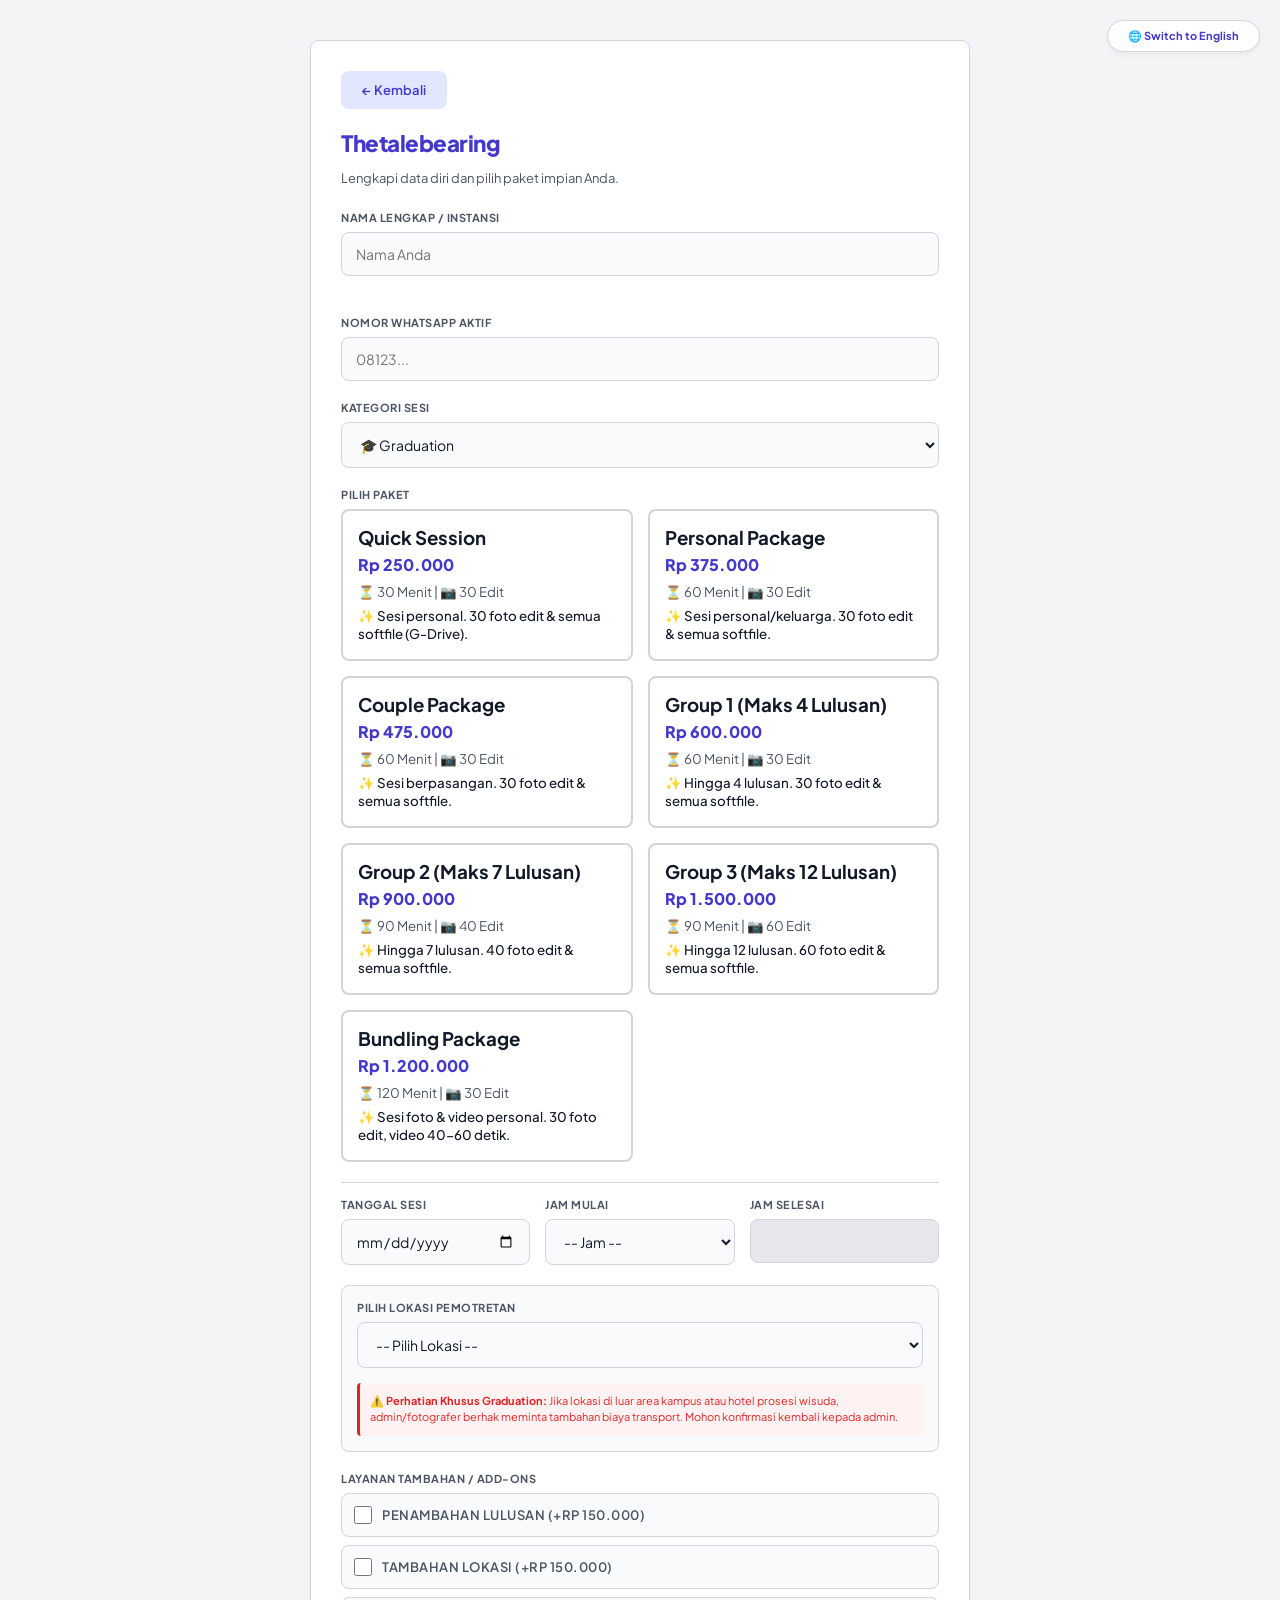
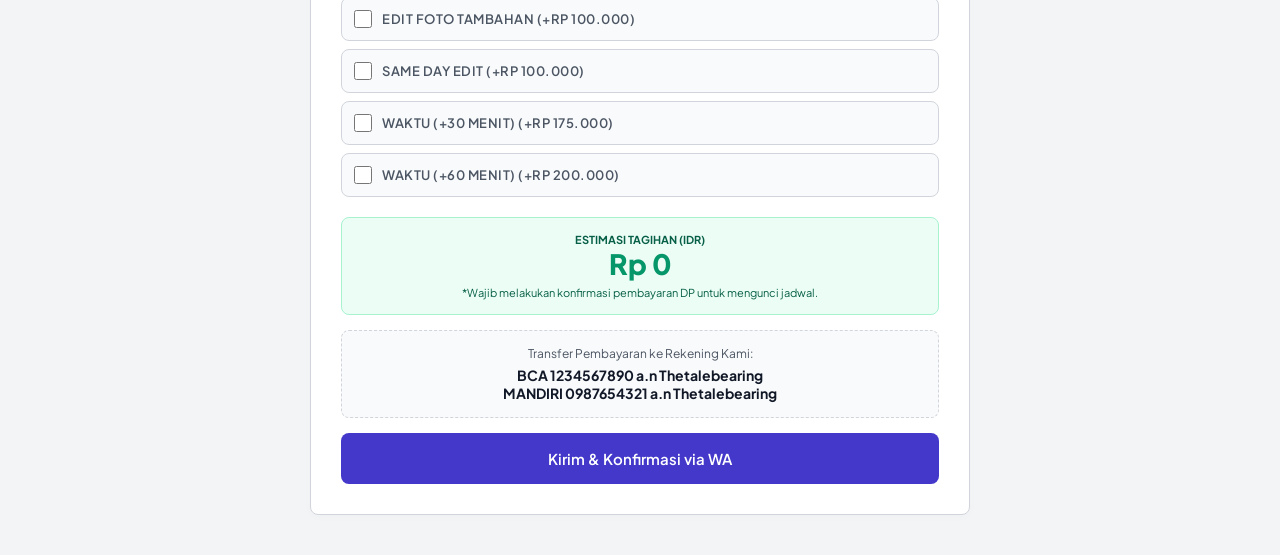
==== booking.html @ 2589cee2 "Add files via upload" ====
<!DOCTYPE html>
<html lang="id">
<head>
    <meta charset="UTF-8">
    <title>Booking - Thetalebearing</title>
    <link rel="stylesheet" href="style.css">
</head>
<body>
    <div style="position: absolute; top: 20px; right: 20px; z-index: 100;"><button onclick="toggleLang()" class="lang-btn" data-i18n="t_lang">🌐 English</button></div>

    <div class="container" style="max-width: 700px; margin: 40px auto;">
        <div class="card">
            <button onclick="window.location.href='index.html'" class="btn-sec" style="margin-bottom: 20px;" data-i18n="t_back">← Kembali</button>
            <h1 class="brand" style="margin: 0;">Thetalebearing</h1>
            <p style="color:var(--text-muted); font-size:13px; margin-bottom: 25px;" data-i18n="t_book_desc">Lengkapi data diri dan pilih paket impian Anda.</p>
            
            <div class="grid-2">
                <div class="form-group"><label data-i18n="t_name">Nama Lengkap / Instansi</label><input type="text" id="b-name" placeholder="Nama Anda"></div>
                <div class="form-group"><label data-i18n="t_wa">Nomor WhatsApp Aktif</label><input type="text" id="b-wa" placeholder="08123..."></div>
            </div>

            <div class="form-group"><label data-i18n="t_cat">Kategori Sesi</label><select id="b-cat" onchange="renderPackages()">
                <option value="Graduation">🎓 Graduation</option><option value="Wedding">💍 Wedding / Prewed</option>
                <option value="Personal/Studio">📸 Personal / Studio</option><option value="Event">🎉 Event Lainnya</option>
            </select></div>
            
            <label data-i18n="t_choose_pkg">Pilih Paket</label>
            <div id="pkg-container" class="radio-card-grid"></div>

            <div style="display:grid; grid-template-columns: 1fr 1fr 1fr; gap:15px; border-top: 1px solid var(--border); padding-top: 15px;">
                <div class="form-group"><label data-i18n="t_date">Tanggal Sesi</label><input type="date" id="b-date" onchange="validateSlots()"></div>
                <div class="form-group"><label data-i18n="t_start">Jam Mulai</label><select id="b-time-start" onchange="calcTotal()"></select></div>
                <div class="form-group"><label data-i18n="t_end">Jam Selesai</label><input type="text" id="b-time-end" readonly style="background:#E5E7EB;"></div>
            </div>

            <div class="form-group" style="background:#F9FAFB; padding:15px; border-radius:var(--radius); border:1px solid var(--border);">
                <label data-i18n="t_loc">Lokasi Pemotretan</label>
                <select id="b-location" onchange="toggleCustomLoc()"></select>
                
                <div id="custom-loc-div" class="hidden" style="margin-top:15px; border-top:1px dashed var(--border); padding-top:15px;">
                    <label data-i18n="t_loc_other">Tulis Nama Lokasi Anda</label>
                    <input type="text" id="b-custom-loc" placeholder="Contoh: Gedung Soemardjito" style="margin-bottom:10px;">
                    <label data-i18n="t_maps">Link Google Maps (Opsional)</label>
                    <input type="text" id="b-maps-link" placeholder="https://maps.app.goo.gl/...">
                </div>

                <div id="grad-warning" class="hidden" style="margin-top:15px; padding:10px; background:#FEF2F2; border-left:3px solid var(--danger); font-size:11px; color:var(--danger); line-height:1.5; border-radius:4px;" data-i18n="t_grad_warn">
                    ⚠️ <b>Perhatian Khusus Graduation:</b> Jika lokasi pemotretan berada di luar area kampus atau hotel tempat prosesi wisuda, admin/fotografer berhak meminta tambahan biaya transportasi. Untuk lebih jelasnya, silakan konfirmasi kembali kepada admin.
                </div>
            </div>

            <div class="form-group" style="margin-top: 10px;"><label data-i18n="t_addons">Layanan Tambahan / Add-ons</label><div id="addon-container"></div></div>

            <div style="background: #ECFDF5; border: 1px solid #A7F3D0; padding: 15px; border-radius: var(--radius); text-align: center; margin-top: 15px;">
                <div style="font-size: 11px; color: #065F46; font-weight: 700;" data-i18n="t_est">ESTIMASI TAGIHAN (IDR)</div>
                <div id="b-price-display" style="font-size: 28px; font-weight: 800; color: var(--success);">Rp 0</div>
                <div style="font-size: 11px; color: #065F46; margin-top: 5px;" data-i18n="t_dp_info">*Wajib melakukan konfirmasi pembayaran DP untuk mengunci jadwal.</div>
            </div>
            
            <div style="background: #F9FAFB; padding: 15px; border: 1px dashed var(--border); border-radius: var(--radius); margin-top: 15px; text-align: center;">
                <p style="font-size: 12px; margin: 0 0 5px 0; color: var(--text-muted);" data-i18n="t_bank">Transfer Pembayaran ke Rekening Kami:</p>
                <p style="font-size: 14px; font-weight: 700; margin: 0; color: var(--text-main);" id="b-bank-info">Memuat...</p>
            </div>

            <button onclick="submitBooking()" class="btn-primary" style="width:100%; padding: 15px; margin-top: 15px; font-size: 15px;" data-i18n="t_submit_wa">Kirim & Konfirmasi via WA</button>
        </div>
    </div>

<script src="database.js"></script>
<script>
    let selectedPackage = null; let totalMinsCache = 0; let settings = getSettings();
    document.getElementById('b-bank-info').innerHTML = (settings.bankAccount || "BCA 123456789 a.n Thetalebearing").replace(/\n/g, '<br>');
    
    let locSelect = document.getElementById('b-location');
    locSelect.innerHTML = '<option value="">-- Pilih Lokasi --</option>';
    if(settings.locations) {
        settings.locations.split('\n').forEach(loc => { if(loc.trim()) locSelect.innerHTML += `<option value="${loc.trim()}">${loc.trim()}</option>`; });
    }
    locSelect.innerHTML += '<option value="Lainnya">📍 Lokasi Lainnya (Tulis Sendiri)...</option>';

    function toggleCustomLoc() {
        if(locSelect.value === 'Lainnya') document.getElementById('custom-loc-div').classList.remove('hidden');
        else document.getElementById('custom-loc-div').classList.add('hidden');
    }

    function generateTimeOptions() {
        let sel = document.getElementById('b-time-start'); let oldVal = sel.value; sel.innerHTML = '<option value="">-- Jam --</option>';
        let start = timeToMins(settings.opStart || '08:00'); let end = timeToMins(settings.opEnd || '20:00');
        for(let i=start; i<=end; i+=30) { let t = minsToTime(i); sel.innerHTML += `<option value="${t}">${t}</option>`; }
        if(oldVal) sel.value = oldVal;
    }

    function renderPackages() {
        const cat = document.getElementById('b-cat').value; 
        
        // MUNCULKAN PERINGATAN JIKA KATEGORI = GRADUATION
        if(cat === 'Graduation') {
            document.getElementById('grad-warning').classList.remove('hidden');
        } else {
            document.getElementById('grad-warning').classList.add('hidden');
        }

        const pkgs = getPackages().filter(p => p.category === cat);
        document.getElementById('pkg-container').innerHTML = pkgs.length ? pkgs.map(p => `<div class="radio-card" id="card-${p.id}" onclick="selectPackage(${p.id}, ${p.price}, '${p.name}', '${p.duration}')"><h3 style="margin:0 0 5px 0;">${p.name}</h3><p style="margin:0; font-weight:800; color:var(--primary); font-size:16px;">${formatRupiah(p.price)}</p><small style="color:var(--text-muted); display:block; margin-top:8px; line-height:1.4;">⏳ ${p.duration} | 📷 ${p.quota} Edit<br><span style="color:var(--text-main); font-weight:500; display:inline-block; margin-top:5px;">✨ ${p.details || ''}</span></small></div>`).join('') : '<p style="font-size:13px; color:gray;">Belum ada paket.</p>';
        const addons = getAddons().filter(a => a.category === cat);
        document.getElementById('addon-container').innerHTML = addons.map(a => `<label class="addon-box"><input type="checkbox" class="addon-cb" value="${a.name}" data-price="${a.price}" data-time="${a.time}" onchange="calcTotal()"> ${a.name} (+${formatRupiah(a.price)})</label>`).join('') || '<span style="font-size:12px; color:gray;">Tidak ada addon khusus kategori ini.</span>';
        selectedPackage = null; calcTotal(); generateTimeOptions();
    }

    function selectPackage(id, price, name, duration) { document.querySelectorAll('.radio-card').forEach(el => el.classList.remove('active')); document.getElementById(`card-${id}`).classList.add('active'); selectedPackage = { name, price, duration }; calcTotal(); }

    function calcTotal() {
        let basePrice = selectedPackage ? selectedPackage.price : 0; totalMinsCache = selectedPackage ? parseDurationToMins(selectedPackage.duration) : 0; let addonsText = [];
        document.querySelectorAll('.addon-cb:checked').forEach(cb => { basePrice += parseInt(cb.dataset.price); totalMinsCache += parseInt(cb.dataset.time); addonsText.push(cb.value); });
        document.getElementById('b-price-display').innerText = formatRupiah(basePrice);
        const tStart = document.getElementById('b-time-start').value; if(tStart) document.getElementById('b-time-end').value = minsToTime(timeToMins(tStart) + totalMinsCache);
        validateSlots(); return { basePrice, addonsText };
    }

    function validateSlots() {
        let date = document.getElementById('b-date').value; let sel = document.getElementById('b-time-start');
        if(!date || !totalMinsCache) return;
        if(isDayBlocked(date)) { alert(`Mohon Maaf 🙏\nStudio kami TUTUP / LIBUR pada tanggal ${date}.\nSilakan pilih tanggal lain.`); document.getElementById('b-date').value = ""; document.getElementById('b-time-end').value = ""; sel.value = ""; return; }
        let maxDay = parseInt(settings.maxOrderPerDay) || 0;
        if(maxDay > 0) { let allOrdersToday = [...getClients(), ...getBookings()].filter(x => x.date === date); if(allOrdersToday.length >= maxDay) { alert(`Kuota hari tsb penuh.`); document.getElementById('b-date').value = ""; return; } }
        for(let i=1; i<sel.options.length; i++) { let opt = sel.options[i]; let start = opt.value; let end = minsToTime(timeToMins(start) + totalMinsCache); if(checkConflict(date, start, end)) { opt.disabled = true; opt.text = `${start} (Penuh)`; } else { opt.disabled = false; opt.text = start; } }
        if(sel.options[sel.selectedIndex] && sel.options[sel.selectedIndex].disabled) { sel.value = ""; document.getElementById('b-time-end').value = ""; alert("Jam bentrok, pilih yang lain."); }
    }

    function submitBooking() {
        const name = document.getElementById('b-name').value; const wa = document.getElementById('b-wa').value.replace(/[^0-9]/g, ''); const cat = document.getElementById('b-cat').value; const date = document.getElementById('b-date').value; const tStart = document.getElementById('b-time-start').value; const tEnd = document.getElementById('b-time-end').value;
        let finalLocation = locSelect.value; let finalMaps = "";
        if(finalLocation === 'Lainnya') { finalLocation = document.getElementById('b-custom-loc').value.trim(); finalMaps = document.getElementById('b-maps-link').value.trim(); if(!finalLocation) return alert("Silakan tulis nama lokasi Anda!"); }

        if(!name || !wa || !date || !tStart || !selectedPackage || !finalLocation) return alert("Pilih paket, jam sesi, dan lokasi!");

        const calc = calcTotal(); let bookings = getBookings();
        bookings.push({ name, wa, category: cat, date, timeRange: `${tStart} - ${tEnd}`, paket: selectedPackage.name, addons: calc.addonsText, priceEstimate: calc.basePrice, location: finalLocation, locationLink: finalMaps, isAccepted: false });
        saveBookings(bookings);

        let mapsText = finalMaps ? `\n🗺️ Maps: ${finalMaps}` : '';
        const msg = `Halo Admin ✨\n\nSaya booking sesi foto:\n👤 Nama: *${name}*\n🏷️ Kategori: *${cat}*\n📦 Paket: *${selectedPackage.name}*\n📅 Tanggal: *${date}*\n⏰ Waktu: *${tStart} s/d ${tEnd}*\n📍 Lokasi: *${finalLocation}*${mapsText}\n➕ Add-ons: *${calc.addonsText.join(', ') || 'Tidak ada'}*\n💰 Tagihan (IDR): *${formatRupiah(calc.basePrice)}*\n\n*(Mohon konfirmasi, saya akan transfer DP ke rekening Anda)*\n\nTerima kasih!`;
        window.open(`https://wa.me/${settings.wa}?text=${encodeURIComponent(msg)}`, '_blank'); window.location.href = 'index.html';
    }
    
    // Terapkan bahasa dan render paket saat pertama kali halaman dimuat
    document.addEventListener("DOMContentLoaded", () => {
        applyLang();
        renderPackages();
    });
</script>
</body></html>
---- style.css ----
@import url('https://fonts.googleapis.com/css2?family=Plus+Jakarta+Sans:wght@400;500;600;700;800&display=swap');

:root {
    --bg: #F3F4F6;
    --surface: #FFFFFF;
    --primary: #4338CA;
    --primary-soft: #E0E7FF;
    --text-main: #111827;
    --text-muted: #4B5563;
    --border: #D1D5DB;
    --success: #059669;
    --success-soft: #D1FAE5;
    --danger: #DC2626;
    --warning: #F59E0B;
    --wa: #16A34A;
    --radius: 8px;
}

* {
    box-sizing: border-box;
    transition: all 0.15s ease;
}

/* Memastikan background full dan footer menempel di bawah */
body {
    font-family: 'Plus Jakarta Sans', sans-serif;
    background: var(--bg);
    color: var(--text-main);
    margin: 0;
    display: flex;
    flex-direction: column;
    min-height: 100vh; 
}

/* KELAS UTILITAS */
.hidden { display: none !important; }
.editor-restricted { display: none !important; }

/* 1. NAVBAR & HEADER */
nav {
    background: var(--surface);
    padding: 15px 5%;
    display: flex;
    justify-content: space-between;
    align-items: center;
    border-bottom: 1px solid var(--border);
    position: sticky;
    top: 0;
    z-index: 1000;
}
.brand {
    font-weight: 800;
    font-size: 1.4rem;
    color: var(--primary);
    letter-spacing: -0.5px;
}
.nav-actions {
    display: flex;
    align-items: center;
    gap: 12px;
}

/* 2. PROFIL & BAHASA */
.profile-btn {
    background: transparent;
    border: 1px solid var(--border);
    color: var(--text-main);
    font-weight: 700;
    border-radius: 20px;
    padding: 6px 15px;
    cursor: pointer;
    display: flex;
    align-items: center;
    font-family: inherit;
    font-size: 13px;
}
.profile-btn:hover { background: #F9FAFB; }

.badge-notif {
    background: var(--danger);
    color: white;
    border-radius: 50%;
    padding: 2px 6px;
    font-size: 10px;
    margin-left: 8px;
    font-weight: 800;
}

.lang-btn {
    background: var(--surface);
    border: 1px solid var(--border);
    padding: 8px 20px;
    border-radius: 20px;
    cursor: pointer;
    font-size: 11px;
    font-weight: 700;
    color: var(--primary);
    box-shadow: 0 2px 5px rgba(0,0,0,0.05);
}
.lang-btn:hover { background: var(--primary-soft); }

/* 3. LAYOUT CONTAINER & GRID */
.container {
    max-width: 1200px;
    margin: 30px auto;
    padding: 0 20px;
    flex: 1;
    width: 100%;
}
.grid-2 { display: grid; grid-template-columns: repeat(auto-fit, minmax(300px, 1fr)); gap: 20px; }
.grid-3 { display: grid; grid-template-columns: repeat(auto-fit, minmax(200px, 1fr)); gap: 15px; }
.split-layout { display: grid; grid-template-columns: 1.2fr 1fr; gap: 40px; align-items: start; }

.card {
    background: var(--surface);
    padding: 30px;
    border-radius: var(--radius);
    border: 1px solid var(--border);
    box-shadow: 0 2px 10px rgba(0,0,0,0.02);
}
.stat-box {
    background: #fff;
    padding: 20px;
    border-radius: var(--radius);
    border: 1px solid var(--border);
    border-left: 4px solid var(--primary);
}
.catalog-card {
    background: white;
    padding: 20px;
    border-radius: var(--radius);
    border: 1px solid var(--border);
    margin-bottom: 15px;
    box-shadow: 0 4px 6px rgba(0,0,0,0.02);
}

/* 4. MENU TAB ADMIN */
.admin-tabs {
    display: flex;
    gap: 8px;
    border-bottom: 2px solid var(--border);
    margin-bottom: 25px;
    padding-bottom: 10px;
    overflow-x: auto;
    white-space: nowrap;
}
.admin-tabs button {
    background: transparent;
    color: var(--text-muted);
    border-radius: var(--radius);
    font-weight: 700;
    padding: 10px 18px;
    border: 1px solid transparent;
    font-size: 13px;
}
.admin-tabs button:hover { background: var(--bg); color: var(--text-main); }
.admin-tabs button.active {
    background: var(--primary-soft);
    color: var(--primary);
    border: 1px solid #C7D2FE;
}

/* 5. FORM INPUT & MASKING RUPIAH */
.form-group { margin-bottom: 20px; text-align: left; }
label {
    display: block;
    font-size: 11px;
    font-weight: 700;
    color: var(--text-muted);
    margin-bottom: 8px;
    text-transform: uppercase;
    letter-spacing: 0.5px;
}
input, select, textarea {
    width: 100%;
    padding: 12px 14px;
    border: 1px solid var(--border);
    border-radius: var(--radius);
    font-size: 14px;
    outline: none;
    background: #F9FAFB;
    font-family: inherit;
    color: var(--text-main);
}
input:focus, select:focus, textarea:focus { border-color: var(--primary); background: #FFFFFF; }

.currency-input { position: relative; }
.currency-input::before {
    content: "Rp";
    position: absolute;
    left: 12px;
    top: 33px;
    font-size: 14px;
    font-weight: 600;
    color: var(--text-muted);
}
.currency-input input { padding-left: 38px; }

/* 6. RADIO CARD & CHECKBOX ADDONS */
.radio-card-grid { display: grid; grid-template-columns: repeat(auto-fit, minmax(200px, 1fr)); gap: 15px; margin-bottom: 20px; }
.radio-card { border: 2px solid var(--border); border-radius: var(--radius); padding: 15px; cursor: pointer; background: #fff; text-align: left; }
.radio-card:hover { border-color: var(--primary-soft); }
.radio-card.active { border-color: var(--primary); background: var(--primary-soft); box-shadow: 0 4px 10px rgba(67, 56, 202, 0.1); }

.addon-box { display: flex; align-items: center; gap: 10px; background: #F9FAFB; padding: 12px; border: 1px solid var(--border); border-radius: var(--radius); margin-bottom: 8px; cursor: pointer; font-size: 13px; font-weight: 600;}
.addon-box input { width: 18px; height: 18px; cursor: pointer; margin: 0; }

/* 7. BUTTONS / TOMBOL */
button {
    cursor: pointer;
    padding: 10px 20px;
    border: 1px solid transparent;
    border-radius: var(--radius);
    font-weight: 600;
    font-size: 13px;
    display: inline-flex;
    align-items: center;
    gap: 8px;
    justify-content: center;
    font-family: inherit;
}
.btn-primary { background: var(--primary); color: #FFFFFF; } .btn-primary:hover { background: #3730A3; }
.btn-sec { background: var(--primary-soft); color: var(--primary); } .btn-sec:hover { background: #C7D2FE; }
.btn-danger { background: #FEE2E2; color: var(--danger); } .btn-danger:hover { background: #FECACA; }
.btn-success { background: var(--success); color: #FFFFFF; } .btn-success:hover { background: #047857; }
.btn-wa { background: var(--wa); color: #FFFFFF; } .btn-wa:hover { background: #15803D; }

/* 8. TABEL DATA ADMIN */
.table-wrapper { overflow-x: auto; border-radius: var(--radius); border: 1px solid var(--border); background: #FFFFFF; margin-top: 20px; }
table { width: 100%; border-collapse: collapse; min-width: 800px; }
th { background: #F9FAFB; padding: 16px; text-align: left; font-size: 11px; font-weight: 700; color: var(--text-muted); text-transform: uppercase; border-bottom: 1px solid var(--border); }
td { padding: 16px; border-bottom: 1px solid var(--border); font-size: 13px; vertical-align: middle; line-height: 1.5; }
tr:last-child td { border-bottom: none; }
tr:hover td { background: #F3F4F6; }

/* 9. GRAFIK & FOTO CLIENT */
.chart-wrapper { position: relative; height: 260px; width: 100%; }
.banner { background: var(--success-soft); border: 1px solid #A7F3D0; color: #065F46; padding: 20px; border-radius: var(--radius); margin-bottom: 20px; display: flex; align-items: flex-start; gap: 15px; line-height: 1.5; font-weight: 500; font-size: 14px; }
.gallery { display: grid; grid-template-columns: repeat(auto-fill, minmax(220px, 1fr)); gap: 20px; margin-top: 20px; }
.photo-card { background: #FFFFFF; border-radius: var(--radius); overflow: hidden; border: 1px solid var(--border); display: flex; flex-direction: column; }
.photo-card.selected { border-color: var(--primary); background: var(--primary-soft); }
.photo-card img { width: 100%; height: 200px; object-fit: cover; cursor: pointer; }
.photo-card.locked img { cursor: default; }
.card-body { padding: 15px; flex: 1; display: flex; flex-direction: column; }

/* 10. WATERMARK */
.img-wrapper { position: relative; display: block; overflow: hidden; }
.watermark { position: absolute; top: 50%; left: 50%; transform: translate(-50%, -50%) rotate(-30deg); font-size: 1.8rem; font-weight: 800; color: rgba(255,255,255,0.4); text-transform: uppercase; pointer-events: none; letter-spacing: 2px; white-space: nowrap; user-select: none; text-shadow: 1px 1px 3px rgba(0,0,0,0.3); }

/* 11. FOOTER & MODAL POPUP */
.footer-client { text-align: center; padding: 40px 20px; color: var(--text-muted); font-size: 13px; border-top: 1px solid var(--border); margin-top: 50px; background: white;}
.footer-client a { color: var(--primary); text-decoration: none; font-weight: 700; margin: 0 8px; }

.modal-overlay { position: fixed; top: 0; left: 0; width: 100%; height: 100%; background: rgba(17, 24, 39, 0.7); z-index: 2000; display: flex; align-items: center; justify-content: center; padding: 20px; }
.modal-content { background: #FFFFFF; padding: 35px; border-radius: var(--radius); width: 100%; max-width: 600px; max-height: 90vh; overflow-y: auto; border: 1px solid var(--border); }
#preview-img { max-width: 90%; max-height: 85vh; border-radius: var(--radius); object-fit: contain; }

/* 12. MODE CETAK (PRINT KUITANSI) & RESPONSIVE HP */
@media print { 
    body * { visibility: hidden; } 
    #invoice-print-area, #invoice-print-area * { visibility: visible; } 
    #invoice-print-area { position: absolute; left: 0; top: 0; width: 100%; padding: 40px; background: white; } 
    .no-print { display: none !important; } 
}

@media (max-width: 768px) { 
    nav { flex-direction: column; gap: 15px; padding: 15px; text-align: center; } 
    .container { margin: 15px auto; } 
    .card, .modal-content { padding: 20px; width: 100%; } 
    .split-layout { grid-template-columns: 1fr; gap: 20px; } 
    .gallery { grid-template-columns: repeat(auto-fill, minmax(150px, 1fr)); } 
    .photo-card img { height: 150px; } 
    .btn-primary, .btn-sec, .btn-success, .btn-danger, .btn-wa { width: 100%; justify-content: center; margin-bottom: 5px; } 
    div[style*="display: flex; gap: 10px;"] { flex-direction: column; width: 100%; } 
    .admin-tabs { padding-bottom: 15px; } 
}
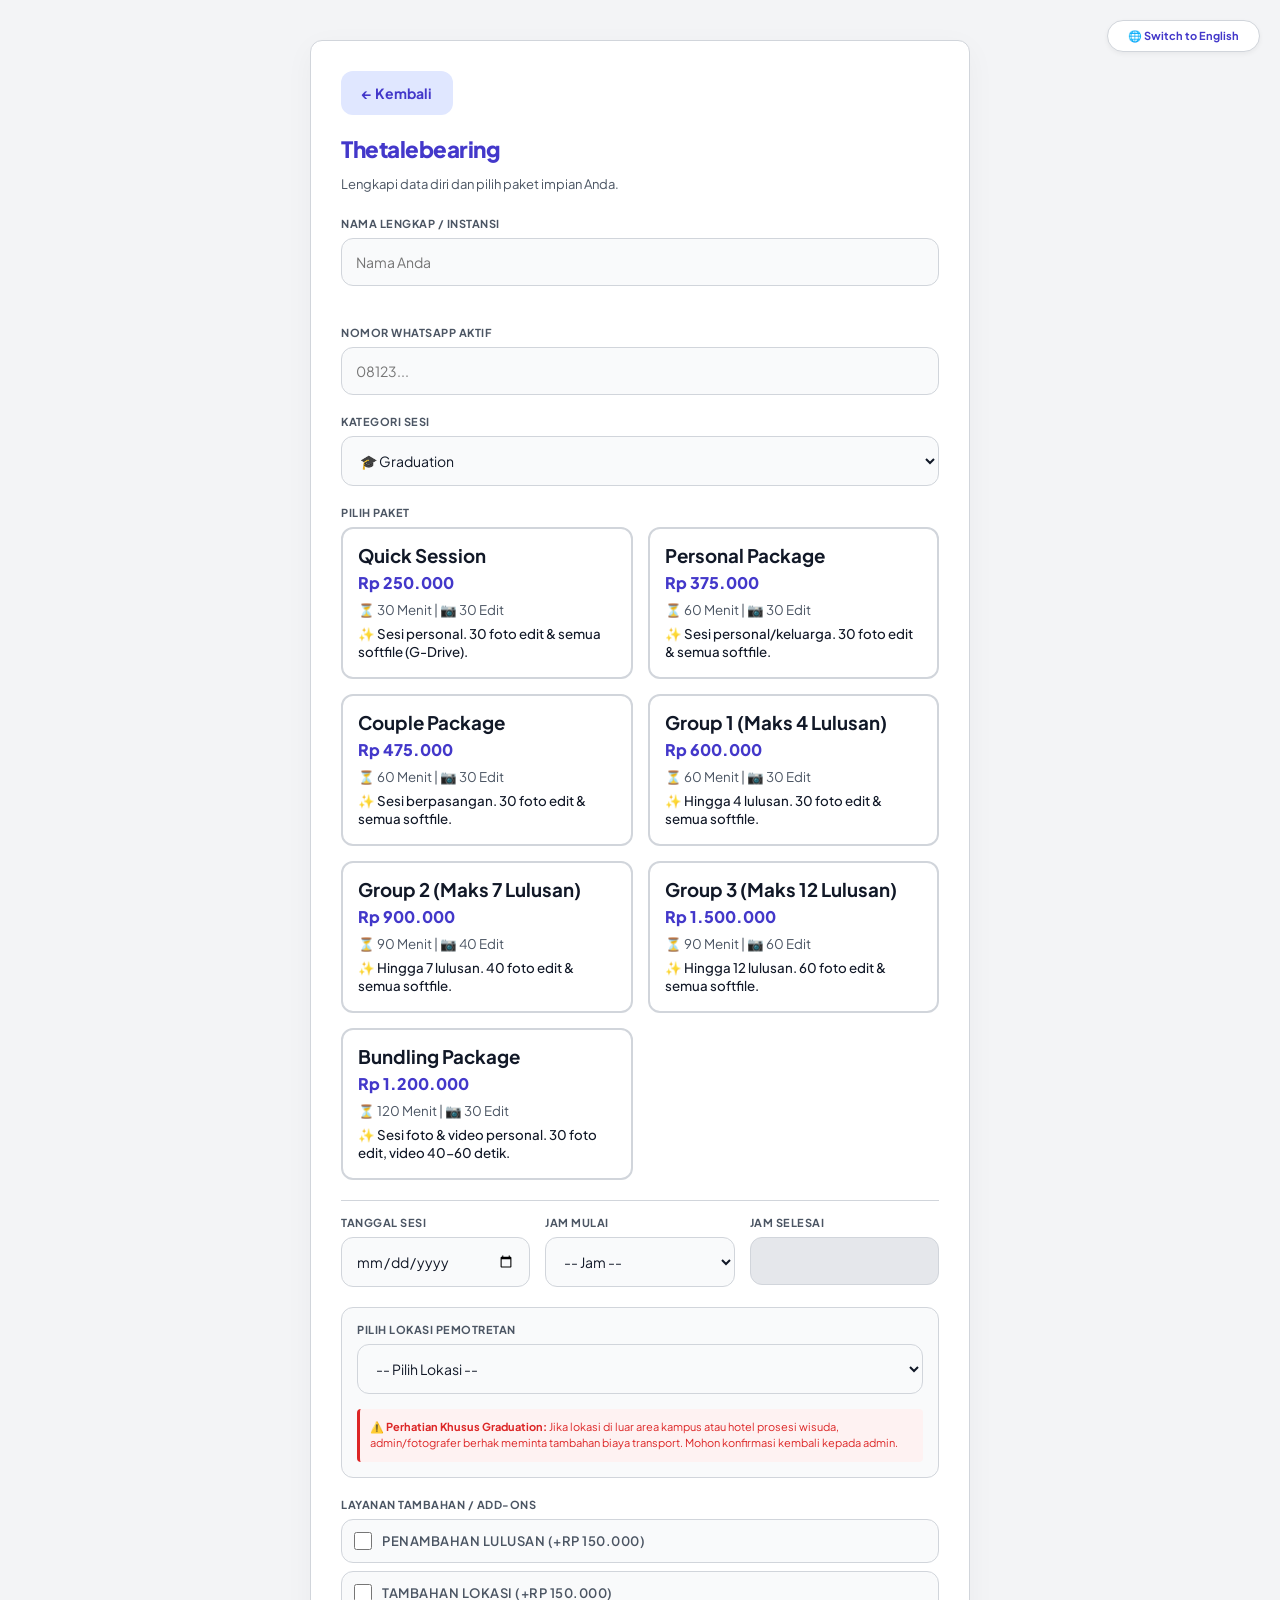
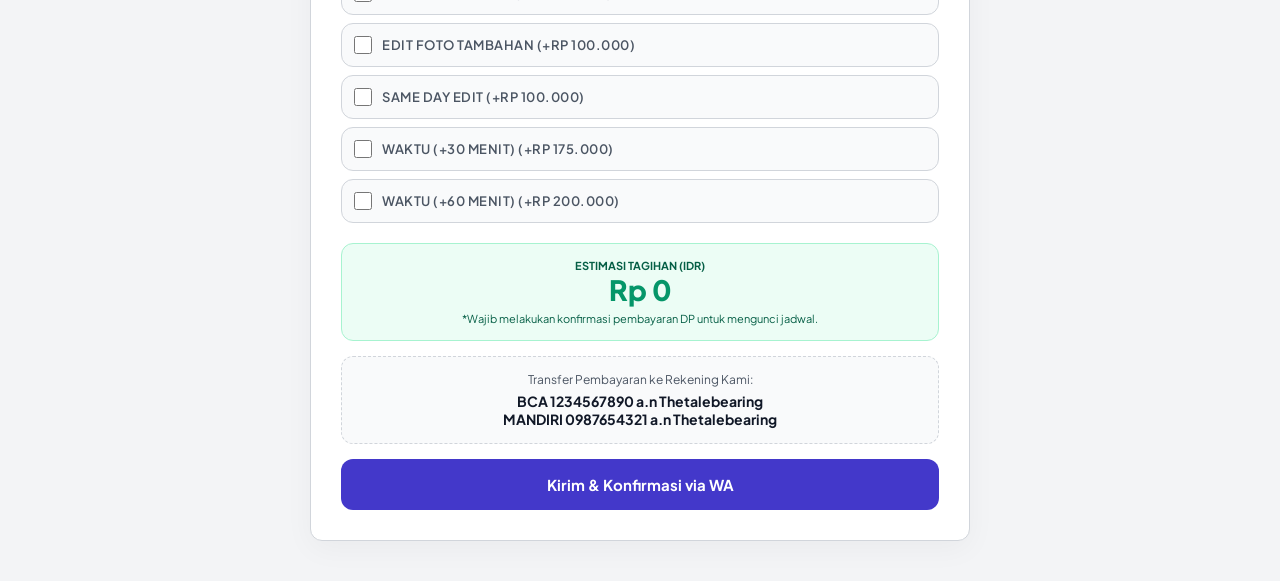
==== commit 9d960f64: "Add files via upload" ====
--- a/booking.html
+++ b/booking.html
@@ -2,6 +2,7 @@
 <html lang="id">
 <head>
     <meta charset="UTF-8">
+    <meta name="viewport" content="width=device-width, initial-scale=1.0, maximum-scale=1.0, user-scalable=no">
     <title>Booking - Thetalebearing</title>
     <link rel="stylesheet" href="style.css">
 </head>
@@ -93,12 +94,8 @@
     function renderPackages() {
         const cat = document.getElementById('b-cat').value; 
         
-        // MUNCULKAN PERINGATAN JIKA KATEGORI = GRADUATION
-        if(cat === 'Graduation') {
-            document.getElementById('grad-warning').classList.remove('hidden');
-        } else {
-            document.getElementById('grad-warning').classList.add('hidden');
-        }
+        if(cat === 'Graduation') document.getElementById('grad-warning').classList.remove('hidden');
+        else document.getElementById('grad-warning').classList.add('hidden');
 
         const pkgs = getPackages().filter(p => p.category === cat);
         document.getElementById('pkg-container').innerHTML = pkgs.length ? pkgs.map(p => `<div class="radio-card" id="card-${p.id}" onclick="selectPackage(${p.id}, ${p.price}, '${p.name}', '${p.duration}')"><h3 style="margin:0 0 5px 0;">${p.name}</h3><p style="margin:0; font-weight:800; color:var(--primary); font-size:16px;">${formatRupiah(p.price)}</p><small style="color:var(--text-muted); display:block; margin-top:8px; line-height:1.4;">⏳ ${p.duration} | 📷 ${p.quota} Edit<br><span style="color:var(--text-main); font-weight:500; display:inline-block; margin-top:5px;">✨ ${p.details || ''}</span></small></div>`).join('') : '<p style="font-size:13px; color:gray;">Belum ada paket.</p>';
@@ -143,10 +140,32 @@
         window.open(`https://wa.me/${settings.wa}?text=${encodeURIComponent(msg)}`, '_blank'); window.location.href = 'index.html';
     }
     
-    // Terapkan bahasa dan render paket saat pertama kali halaman dimuat
     document.addEventListener("DOMContentLoaded", () => {
         applyLang();
-        renderPackages();
+        
+        // AUTO-SELECT DARI HALAMAN DEPAN
+        const params = new URLSearchParams(window.location.search);
+        const preCat = params.get('cat');
+        const prePkgId = params.get('pkg');
+
+        if (preCat) {
+            let catDropdown = document.getElementById('b-cat');
+            for(let i=0; i<catDropdown.options.length; i++) {
+                if(catDropdown.options[i].value === preCat) { catDropdown.selectedIndex = i; break; }
+            }
+        }
+        
+        renderPackages(); 
+
+        if (prePkgId) {
+            const pkg = getPackages().find(p => p.id == prePkgId);
+            if (pkg) {
+                // Memberikan highlight otomatis pada paket yang diklik
+                selectPackage(pkg.id, pkg.price, pkg.name, pkg.duration);
+                // Scroll otomatis ke bagian form nama agar klien fokus mengisi
+                document.getElementById('b-name').scrollIntoView({behavior: "smooth", block: "center"});
+            }
+        }
     });
 </script>
 </body></html>
--- a/style.css
+++ b/style.css
@@ -1,7 +1,7 @@
 @import url('https://fonts.googleapis.com/css2?family=Plus+Jakarta+Sans:wght@400;500;600;700;800&display=swap');
 
 :root {
-    --bg: #F3F4F6;
+    --bg: #F9FAFB;
     --surface: #FFFFFF;
     --primary: #4338CA;
     --primary-soft: #E0E7FF;
@@ -13,264 +13,100 @@
     --danger: #DC2626;
     --warning: #F59E0B;
     --wa: #16A34A;
-    --radius: 8px;
+    --radius: 12px; /* Dibuat lebih melengkung modern */
 }
 
-* {
-    box-sizing: border-box;
-    transition: all 0.15s ease;
-}
-
-/* Memastikan background full dan footer menempel di bawah */
-body {
-    font-family: 'Plus Jakarta Sans', sans-serif;
-    background: var(--bg);
-    color: var(--text-main);
-    margin: 0;
-    display: flex;
-    flex-direction: column;
-    min-height: 100vh; 
-}
-
-/* KELAS UTILITAS */
+* { box-sizing: border-box; transition: all 0.25s ease; }
+body { font-family: 'Plus Jakarta Sans', sans-serif; background: var(--bg); color: var(--text-main); margin: 0; display: flex; flex-direction: column; min-height: 100vh; overflow-x: hidden; }
 .hidden { display: none !important; }
 .editor-restricted { display: none !important; }
 
-/* 1. NAVBAR & HEADER */
-nav {
-    background: var(--surface);
-    padding: 15px 5%;
-    display: flex;
-    justify-content: space-between;
-    align-items: center;
-    border-bottom: 1px solid var(--border);
-    position: sticky;
-    top: 0;
-    z-index: 1000;
-}
-.brand {
-    font-weight: 800;
-    font-size: 1.4rem;
-    color: var(--primary);
-    letter-spacing: -0.5px;
-}
-.nav-actions {
-    display: flex;
-    align-items: center;
-    gap: 12px;
-}
+/* NAVBAR */
+nav { background: var(--surface); padding: 15px 5%; display: flex; justify-content: space-between; align-items: center; border-bottom: 1px solid var(--border); position: sticky; top: 0; z-index: 1000; box-shadow: 0 2px 10px rgba(0,0,0,0.03); }
+.nav-actions { display: flex; align-items: center; gap: 12px; }
+.brand { font-weight: 800; font-size: 1.4rem; color: var(--primary); letter-spacing: -0.5px; }
 
-/* 2. PROFIL & BAHASA */
-.profile-btn {
-    background: transparent;
-    border: 1px solid var(--border);
-    color: var(--text-main);
-    font-weight: 700;
-    border-radius: 20px;
-    padding: 6px 15px;
-    cursor: pointer;
-    display: flex;
-    align-items: center;
-    font-family: inherit;
-    font-size: 13px;
-}
-.profile-btn:hover { background: #F9FAFB; }
-
-.badge-notif {
-    background: var(--danger);
-    color: white;
-    border-radius: 50%;
-    padding: 2px 6px;
-    font-size: 10px;
-    margin-left: 8px;
-    font-weight: 800;
-}
-
-.lang-btn {
-    background: var(--surface);
-    border: 1px solid var(--border);
-    padding: 8px 20px;
-    border-radius: 20px;
-    cursor: pointer;
-    font-size: 11px;
-    font-weight: 700;
-    color: var(--primary);
-    box-shadow: 0 2px 5px rgba(0,0,0,0.05);
-}
+.profile-btn { background: transparent; border: 1px solid var(--border); color: var(--text-main); font-weight: 700; border-radius: 20px; padding: 6px 15px; cursor: pointer; display: flex; align-items: center; font-family: inherit; font-size: 13px;}
+.profile-btn:hover { background: var(--primary-soft); border-color: var(--primary); }
+.badge-notif { background: var(--danger); color: white; border-radius: 50%; padding: 2px 6px; font-size: 10px; margin-left: 8px; font-weight: 800; }
+.lang-btn { background: var(--surface); border: 1px solid var(--border); padding: 8px 20px; border-radius: 20px; cursor: pointer; font-size: 11px; font-weight: 700; color: var(--primary); box-shadow: 0 2px 5px rgba(0,0,0,0.05); }
 .lang-btn:hover { background: var(--primary-soft); }
 
-/* 3. LAYOUT CONTAINER & GRID */
-.container {
-    max-width: 1200px;
-    margin: 30px auto;
-    padding: 0 20px;
-    flex: 1;
-    width: 100%;
-}
+/* CONTAINER & GRIDS */
+.container { max-width: 1200px; margin: 30px auto; padding: 0 20px; flex: 1; width: 100%;}
 .grid-2 { display: grid; grid-template-columns: repeat(auto-fit, minmax(300px, 1fr)); gap: 20px; }
 .grid-3 { display: grid; grid-template-columns: repeat(auto-fit, minmax(200px, 1fr)); gap: 15px; }
-.split-layout { display: grid; grid-template-columns: 1.2fr 1fr; gap: 40px; align-items: start; }
 
-.card {
-    background: var(--surface);
-    padding: 30px;
-    border-radius: var(--radius);
-    border: 1px solid var(--border);
-    box-shadow: 0 2px 10px rgba(0,0,0,0.02);
-}
-.stat-box {
-    background: #fff;
-    padding: 20px;
-    border-radius: var(--radius);
-    border: 1px solid var(--border);
-    border-left: 4px solid var(--primary);
-}
-.catalog-card {
-    background: white;
-    padding: 20px;
-    border-radius: var(--radius);
-    border: 1px solid var(--border);
-    margin-bottom: 15px;
-    box-shadow: 0 4px 6px rgba(0,0,0,0.02);
-}
+/* KARTU PAKET (DENGAN ANIMASI MELAYANG) */
+.package-grid { display: grid; grid-template-columns: repeat(auto-fit, minmax(280px, 1fr)); gap: 20px; margin-bottom: 40px; }
+.catalog-card { background: white; padding: 25px; border-radius: var(--radius); border: 1px solid var(--border); box-shadow: 0 4px 6px rgba(0,0,0,0.02); display: flex; flex-direction: column; justify-content: space-between; height: 100%; cursor: default; }
+.catalog-card:hover { transform: translateY(-8px); box-shadow: 0 15px 30px rgba(67, 56, 202, 0.1); border-color: #C7D2FE; }
 
-/* 4. MENU TAB ADMIN */
-.admin-tabs {
-    display: flex;
-    gap: 8px;
-    border-bottom: 2px solid var(--border);
-    margin-bottom: 25px;
-    padding-bottom: 10px;
-    overflow-x: auto;
-    white-space: nowrap;
-}
-.admin-tabs button {
-    background: transparent;
-    color: var(--text-muted);
-    border-radius: var(--radius);
-    font-weight: 700;
-    padding: 10px 18px;
-    border: 1px solid transparent;
-    font-size: 13px;
-}
+.card { background: var(--surface); padding: 30px; border-radius: var(--radius); border: 1px solid var(--border); box-shadow: 0 8px 30px rgba(0,0,0,0.04); }
+.stat-box { background: #fff; padding: 20px; border-radius: var(--radius); border: 1px solid var(--border); border-left: 4px solid var(--primary); }
+
+.admin-tabs { display: flex; gap: 8px; border-bottom: 2px solid var(--border); margin-bottom: 25px; padding-bottom: 10px; overflow-x: auto; white-space: nowrap; -webkit-overflow-scrolling: touch; }
+.admin-tabs button { background: transparent; color: var(--text-muted); border-radius: var(--radius); font-weight: 700; padding: 10px 18px; border: 1px solid transparent; font-size: 13px;}
 .admin-tabs button:hover { background: var(--bg); color: var(--text-main); }
-.admin-tabs button.active {
-    background: var(--primary-soft);
-    color: var(--primary);
-    border: 1px solid #C7D2FE;
-}
+.admin-tabs button.active { background: var(--primary-soft); color: var(--primary); border: 1px solid #C7D2FE; }
 
-/* 5. FORM INPUT & MASKING RUPIAH */
+/* FORMS */
 .form-group { margin-bottom: 20px; text-align: left; }
-label {
-    display: block;
-    font-size: 11px;
-    font-weight: 700;
-    color: var(--text-muted);
-    margin-bottom: 8px;
-    text-transform: uppercase;
-    letter-spacing: 0.5px;
-}
-input, select, textarea {
-    width: 100%;
-    padding: 12px 14px;
-    border: 1px solid var(--border);
-    border-radius: var(--radius);
-    font-size: 14px;
-    outline: none;
-    background: #F9FAFB;
-    font-family: inherit;
-    color: var(--text-main);
-}
-input:focus, select:focus, textarea:focus { border-color: var(--primary); background: #FFFFFF; }
+label { display: block; font-size: 11px; font-weight: 700; color: var(--text-muted); margin-bottom: 8px; text-transform: uppercase; letter-spacing: 0.5px; }
+input, select, textarea { width: 100%; padding: 14px; border: 1px solid var(--border); border-radius: var(--radius); font-size: 14px; outline: none; background: #F9FAFB; font-family: inherit; color: var(--text-main); }
+input:focus, select:focus, textarea:focus { border-color: var(--primary); background: #FFFFFF; box-shadow: 0 0 0 3px var(--primary-soft); }
+.currency-input { position: relative; } .currency-input::before { content: "Rp"; position: absolute; left: 14px; top: 35px; font-size: 14px; font-weight: 600; color: var(--text-muted); } .currency-input input { padding-left: 42px; }
 
-.currency-input { position: relative; }
-.currency-input::before {
-    content: "Rp";
-    position: absolute;
-    left: 12px;
-    top: 33px;
-    font-size: 14px;
-    font-weight: 600;
-    color: var(--text-muted);
-}
-.currency-input input { padding-left: 38px; }
-
-/* 6. RADIO CARD & CHECKBOX ADDONS */
 .radio-card-grid { display: grid; grid-template-columns: repeat(auto-fit, minmax(200px, 1fr)); gap: 15px; margin-bottom: 20px; }
 .radio-card { border: 2px solid var(--border); border-radius: var(--radius); padding: 15px; cursor: pointer; background: #fff; text-align: left; }
-.radio-card:hover { border-color: var(--primary-soft); }
-.radio-card.active { border-color: var(--primary); background: var(--primary-soft); box-shadow: 0 4px 10px rgba(67, 56, 202, 0.1); }
-
+.radio-card:hover { border-color: var(--primary-soft); transform: translateY(-3px); box-shadow: 0 5px 15px rgba(0,0,0,0.05); }
+.radio-card.active { border-color: var(--primary); background: var(--primary-soft); box-shadow: 0 4px 10px rgba(67, 56, 202, 0.15); }
 .addon-box { display: flex; align-items: center; gap: 10px; background: #F9FAFB; padding: 12px; border: 1px solid var(--border); border-radius: var(--radius); margin-bottom: 8px; cursor: pointer; font-size: 13px; font-weight: 600;}
 .addon-box input { width: 18px; height: 18px; cursor: pointer; margin: 0; }
 
-/* 7. BUTTONS / TOMBOL */
-button {
-    cursor: pointer;
-    padding: 10px 20px;
-    border: 1px solid transparent;
-    border-radius: var(--radius);
-    font-weight: 600;
-    font-size: 13px;
-    display: inline-flex;
-    align-items: center;
-    gap: 8px;
-    justify-content: center;
-    font-family: inherit;
-}
-.btn-primary { background: var(--primary); color: #FFFFFF; } .btn-primary:hover { background: #3730A3; }
+/* BUTTONS */
+button { cursor: pointer; padding: 12px 20px; border: 1px solid transparent; border-radius: var(--radius); font-weight: 700; font-size: 14px; display: inline-flex; align-items: center; gap: 8px; justify-content: center; font-family: inherit; }
+.btn-primary { background: var(--primary); color: #FFFFFF; } .btn-primary:hover { background: #3730A3; transform: translateY(-2px); box-shadow: 0 4px 12px rgba(67,56,202,0.3); }
 .btn-sec { background: var(--primary-soft); color: var(--primary); } .btn-sec:hover { background: #C7D2FE; }
 .btn-danger { background: #FEE2E2; color: var(--danger); } .btn-danger:hover { background: #FECACA; }
-.btn-success { background: var(--success); color: #FFFFFF; } .btn-success:hover { background: #047857; }
+.btn-success { background: var(--success); color: #FFFFFF; } .btn-success:hover { background: #047857; transform: translateY(-2px); box-shadow: 0 4px 12px rgba(5,150,105,0.3); }
 .btn-wa { background: var(--wa); color: #FFFFFF; } .btn-wa:hover { background: #15803D; }
 
-/* 8. TABEL DATA ADMIN */
+/* TABLES & EXTRAS */
 .table-wrapper { overflow-x: auto; border-radius: var(--radius); border: 1px solid var(--border); background: #FFFFFF; margin-top: 20px; }
 table { width: 100%; border-collapse: collapse; min-width: 800px; }
 th { background: #F9FAFB; padding: 16px; text-align: left; font-size: 11px; font-weight: 700; color: var(--text-muted); text-transform: uppercase; border-bottom: 1px solid var(--border); }
 td { padding: 16px; border-bottom: 1px solid var(--border); font-size: 13px; vertical-align: middle; line-height: 1.5; }
-tr:last-child td { border-bottom: none; }
-tr:hover td { background: #F3F4F6; }
+tr:last-child td { border-bottom: none; } tr:hover td { background: #F3F4F6; }
 
-/* 9. GRAFIK & FOTO CLIENT */
 .chart-wrapper { position: relative; height: 260px; width: 100%; }
 .banner { background: var(--success-soft); border: 1px solid #A7F3D0; color: #065F46; padding: 20px; border-radius: var(--radius); margin-bottom: 20px; display: flex; align-items: flex-start; gap: 15px; line-height: 1.5; font-weight: 500; font-size: 14px; }
 .gallery { display: grid; grid-template-columns: repeat(auto-fill, minmax(220px, 1fr)); gap: 20px; margin-top: 20px; }
-.photo-card { background: #FFFFFF; border-radius: var(--radius); overflow: hidden; border: 1px solid var(--border); display: flex; flex-direction: column; }
-.photo-card.selected { border-color: var(--primary); background: var(--primary-soft); }
-.photo-card img { width: 100%; height: 200px; object-fit: cover; cursor: pointer; }
-.photo-card.locked img { cursor: default; }
+.photo-card { background: #FFFFFF; border-radius: var(--radius); overflow: hidden; border: 1px solid var(--border); position: relative; display: flex; flex-direction: column; }
+.photo-card.selected { border-color: var(--primary); background: var(--primary-soft); box-shadow: 0 0 0 3px var(--primary); }
+.photo-card img { width: 100%; height: 200px; object-fit: cover; cursor: pointer; } .photo-card.locked img { cursor: default; }
 .card-body { padding: 15px; flex: 1; display: flex; flex-direction: column; }
-
-/* 10. WATERMARK */
 .img-wrapper { position: relative; display: block; overflow: hidden; }
 .watermark { position: absolute; top: 50%; left: 50%; transform: translate(-50%, -50%) rotate(-30deg); font-size: 1.8rem; font-weight: 800; color: rgba(255,255,255,0.4); text-transform: uppercase; pointer-events: none; letter-spacing: 2px; white-space: nowrap; user-select: none; text-shadow: 1px 1px 3px rgba(0,0,0,0.3); }
 
-/* 11. FOOTER & MODAL POPUP */
 .footer-client { text-align: center; padding: 40px 20px; color: var(--text-muted); font-size: 13px; border-top: 1px solid var(--border); margin-top: 50px; background: white;}
 .footer-client a { color: var(--primary); text-decoration: none; font-weight: 700; margin: 0 8px; }
 
-.modal-overlay { position: fixed; top: 0; left: 0; width: 100%; height: 100%; background: rgba(17, 24, 39, 0.7); z-index: 2000; display: flex; align-items: center; justify-content: center; padding: 20px; }
-.modal-content { background: #FFFFFF; padding: 35px; border-radius: var(--radius); width: 100%; max-width: 600px; max-height: 90vh; overflow-y: auto; border: 1px solid var(--border); }
+.modal-overlay { position: fixed; top: 0; left: 0; width: 100%; height: 100%; background: rgba(17, 24, 39, 0.7); z-index: 2000; display: flex; align-items: center; justify-content: center; padding: 20px; backdrop-filter: blur(4px); }
+.modal-content { background: #FFFFFF; padding: 35px; border-radius: var(--radius); width: 100%; max-width: 600px; max-height: 90vh; overflow-y: auto; border: 1px solid var(--border); box-shadow: 0 25px 50px rgba(0,0,0,0.25); }
 #preview-img { max-width: 90%; max-height: 85vh; border-radius: var(--radius); object-fit: contain; }
 
-/* 12. MODE CETAK (PRINT KUITANSI) & RESPONSIVE HP */
-@media print { 
-    body * { visibility: hidden; } 
-    #invoice-print-area, #invoice-print-area * { visibility: visible; } 
-    #invoice-print-area { position: absolute; left: 0; top: 0; width: 100%; padding: 40px; background: white; } 
-    .no-print { display: none !important; } 
-}
-
+/* RESPONSIVE KHUSUS MOBILE (HP) */
+@media print { body * { visibility: hidden; } #invoice-print-area, #invoice-print-area * { visibility: visible; } #invoice-print-area { position: absolute; left: 0; top: 0; width: 100%; padding: 40px; background: white; } .no-print { display: none !important; } }
 @media (max-width: 768px) { 
-    nav { flex-direction: column; gap: 15px; padding: 15px; text-align: center; } 
-    .container { margin: 15px auto; } 
+    nav { padding: 15px; } 
+    .brand { font-size: 1.2rem; }
+    .container { margin: 15px auto; padding: 0 15px; } 
     .card, .modal-content { padding: 20px; width: 100%; } 
     .split-layout { grid-template-columns: 1fr; gap: 20px; } 
-    .gallery { grid-template-columns: repeat(auto-fill, minmax(150px, 1fr)); } 
-    .photo-card img { height: 150px; } 
+    .gallery { grid-template-columns: repeat(auto-fill, minmax(140px, 1fr)); gap: 15px; } 
+    .photo-card img { height: 140px; } 
     .btn-primary, .btn-sec, .btn-success, .btn-danger, .btn-wa { width: 100%; justify-content: center; margin-bottom: 5px; } 
     div[style*="display: flex; gap: 10px;"] { flex-direction: column; width: 100%; } 
-    .admin-tabs { padding-bottom: 15px; } 
+    .admin-tabs { padding-bottom: 15px; margin-bottom: 15px; } 
 }
